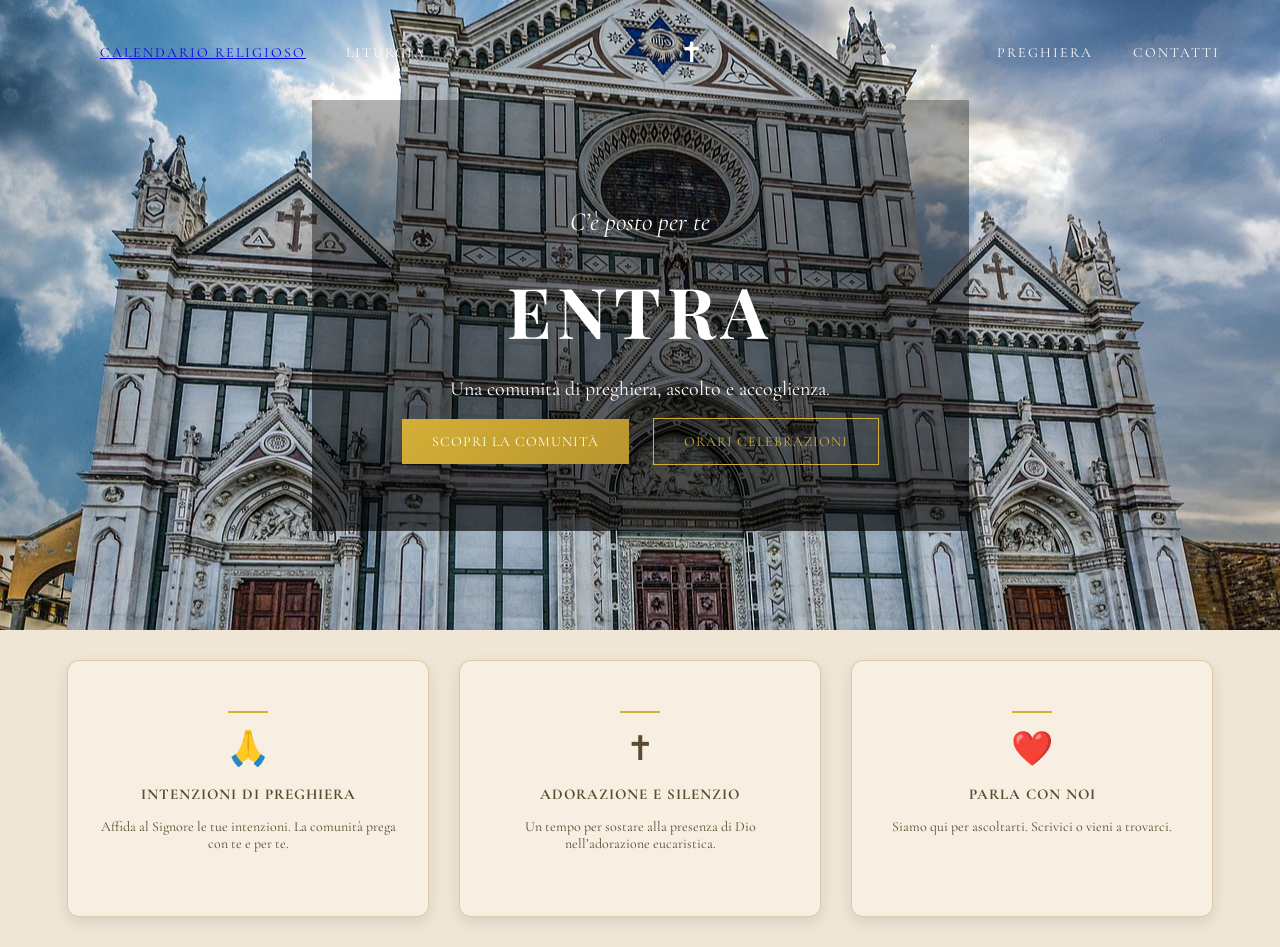
==== index.html @ ea527a82 "Update index.html" ====
<!DOCTYPE html>
<html lang="it">
<head>
  <meta charset="UTF-8">
  <title>Parrocchia</title>

  <!-- FONT -->
  <link href="https://fonts.googleapis.com/css2?family=Playfair+Display:wght@400;700&family=Cormorant+Garamond:wght@300;500&display=swap" rel="stylesheet">

  <link rel="stylesheet" href="style.css">
</head>

<body>

<header>
  <nav>
    <ul class="menu">
      <li><a href="calendario.html">CALENDARIO RELIGIOSO</a></li>
      <li>LITURGIA</li>
    </ul>

    <div class="logo">✝</div>

    <ul class="menu">
      <li>PREGHIERA</li>
      <li>CONTATTI</li>
    </ul>
  </nav>
</header>

<section class="hero">
  <div class="overlay">

    <p class="subtitle">C’è posto per te</p>
    <h1>ENTRA</h1>
    <p class="desc">Una comunità di preghiera, ascolto e accoglienza.</p>

    <div class="hero-buttons">
      <a href="#" class="btn gold">SCOPRI LA COMUNITÀ</a>
      <a href="#" class="btn outline">ORARI CELEBRAZIONI</a>
    </div>

  </div>
</section>

<section class="cards">

  <a href="#" class="card">
    <div class="icon">🙏</div>
    <h3>INTENZIONI DI PREGHIERA</h3>
    <p>Affida al Signore le tue intenzioni. La comunità prega con te e per te.</p>
  </a>

  <a href="#" class="card">
    <div class="icon">✝</div>
    <h3>ADORAZIONE E SILENZIO</h3>
    <p>Un tempo per sostare alla presenza di Dio nell’adorazione eucaristica.</p>
  </a>

  <a href="#" class="card">
    <div class="icon">❤️</div>
    <h3>PARLA CON NOI</h3>
    <p>Siamo qui per ascoltarti. Scrivici o vieni a trovarci.</p>
  </a>

</section>

</body>
</html>
---- style.css ----
body {
  overflow: hidden;
}

body {
  margin: 0;
  font-family: 'Cormorant Garamond', serif;
  background-color: #f4efe6;
}

/* NAVBAR */
header {
  position: absolute;
  width: 100%;
  z-index: 10;
}

nav {
  display: flex;
  justify-content: space-between;
  align-items: center;
  padding: 30px 60px;
  color: white;
}

.menu {
  display: flex;
  gap: 40px;
  list-style: none;
  font-size: 14px;
  letter-spacing: 2px;
}

.menu li {
  position: relative;
  cursor: pointer;
}

.menu li::after {
  content: "";
  position: absolute;
  width: 0;
  height: 1px;
  background: #d4af37;
  bottom: -6px;
  left: 0;
  transition: 0.3s;
}

.menu li:hover::after {
  width: 100%;
}

.logo {
  font-size: 28px;
}

/* HERO */
.hero {
  height: 70vh;
  background: url('images/chiesa.jpg') center/cover no-repeat;
  display: flex;
  align-items: center;
  justify-content: center;
}

.overlay {
  text-align: center;
  color: white;
  padding: 80px;
  background: linear-gradient(
    to bottom,
    rgba(0,0,0,0.3),
    rgba(0,0,0,0.65)
  );
}

/* TESTI */
.subtitle {
  font-style: italic;
  font-size: 26px;
}

h1 {
  font-family: 'Playfair Display', serif;
  font-size: 70px;
  letter-spacing: 6px;
  margin: 10px 0;
}

.desc {
  font-size: 20px;
}

/* BOTTONI HERO */
.hero-buttons {
  margin-top: 30px;
}

.btn {
  padding: 14px 30px;
  margin: 10px;
  text-decoration: none;
  font-size: 14px;
  letter-spacing: 1px;
  transition: 0.3s;
}

.gold {
  background: linear-gradient(135deg, #d4af37, #b8962e);
  color: white;
}

.gold:hover {
  opacity: 0.9;
}

.outline {
  border: 1px solid #d4af37;
  color: #d4af37;
}

.outline:hover {
  background: #d4af37;
  color: white;
}

/* CARDS */
.cards {
  display: flex;
  justify-content: center;
  gap: 30px;
  padding: 30px;
  background-color: #efe6d6;
}

.card {
  display: block;
  text-decoration: none;
  background: #f7f0e2;
  padding: 50px 30px;
  width: 300px;
  text-align: center;
  border-radius: 12px;
  color: #5a4a2f;

  border: 1px solid rgba(200, 169, 106, 0.5);
  box-shadow: 0 5px 15px rgba(0,0,0,0.1);

  transition: all 0.4s ease;
}

/* linea decorativa */
.card::before {
  content: "";
  display: block;
  width: 40px;
  height: 2px;
  background: #d4af37;
  margin: 0 auto 15px;
}

.icon {
  font-size: 34px;
  margin-bottom: 15px;
}

.card h3 {
  font-size: 15px;
  letter-spacing: 1px;
}

.card p {
  font-size: 14px;
}

/* HOVER */
.card:hover {
  transform: translateY(-12px) scale(1.03);

  background: linear-gradient(
    135deg,
    #f3e4c7,
    #e0c07a
  );

  box-shadow: 0 20px 40px rgba(0,0,0,0.25);
}

/* MOBILE */
@media (max-width: 900px) {
  .cards {
    flex-direction: column;
    align-items: center;
  }

  h1 {
    font-size: 60px;
  }
}
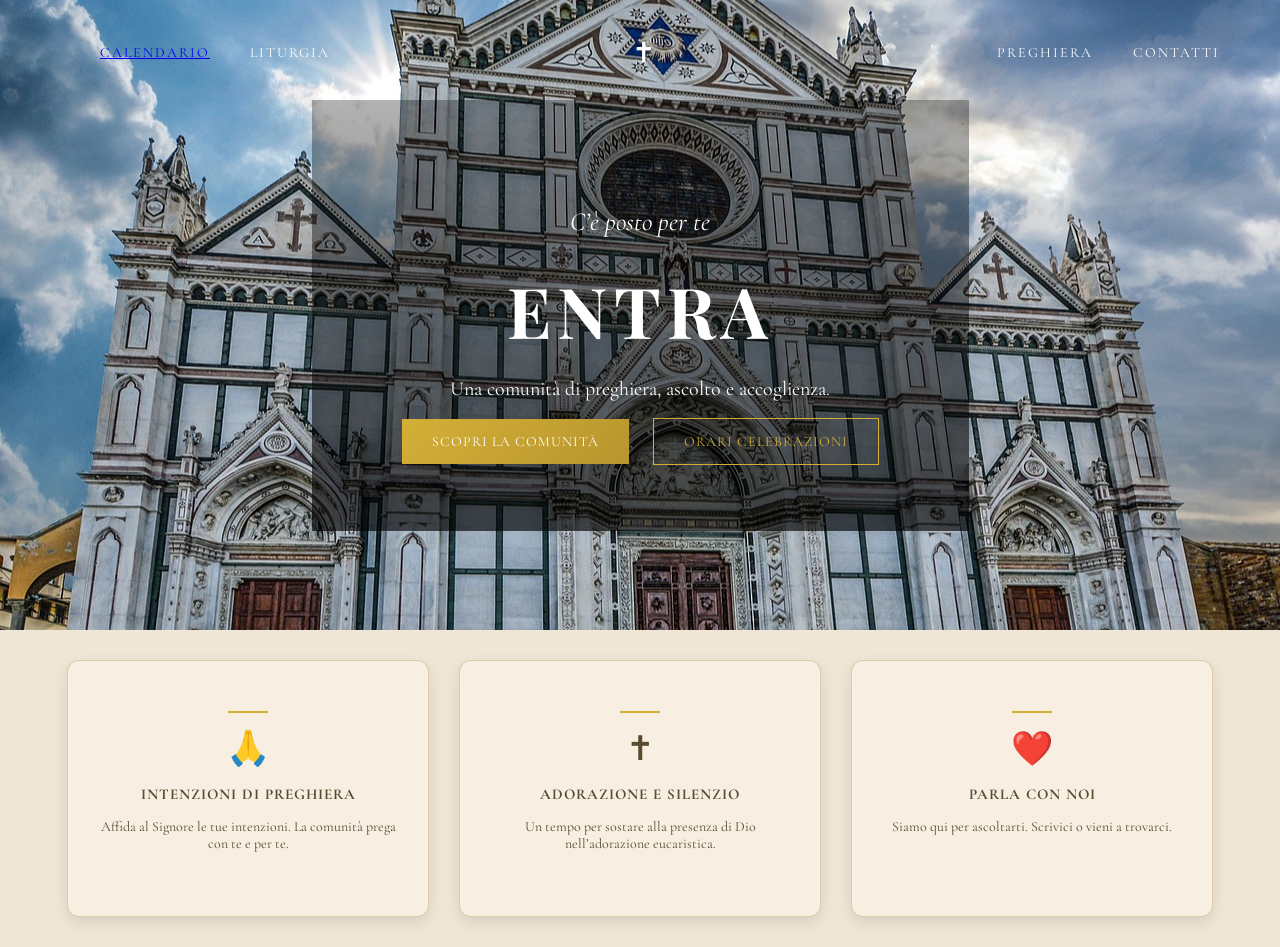
==== commit 38e3ea0f: "Update index.html" ====
--- a/index.html
+++ b/index.html
@@ -15,7 +15,7 @@
 <header>
   <nav>
     <ul class="menu">
-      <li><a href="calendario.html">CALENDARIO RELIGIOSO</a></li>
+      <li><a href="calendario.html">CALENDARIO</a></li>
       <li>LITURGIA</li>
     </ul>
 
--- a/style.css
+++ b/style.css
@@ -198,3 +198,38 @@
     font-size: 60px;
   }
 }
+
+/* PAGINA INTERNA */
+.page {
+  overflow: auto;
+}
+
+/* HERO PIÙ PICCOLO */
+.hero.small {
+  height: 40vh;
+}
+
+/* CALENDARIO */
+.calendar {
+  padding: 60px;
+  background-color: #efe6d6;
+  display: flex;
+  flex-direction: column;
+  align-items: center;
+  gap: 20px;
+}
+
+.event {
+  width: 400px;
+  background: #f7f0e2;
+  padding: 25px;
+  border-radius: 10px;
+  border: 1px solid rgba(200, 169, 106, 0.5);
+
+  transition: 0.3s;
+}
+
+.event:hover {
+  transform: scale(1.03);
+  background: linear-gradient(135deg, #f3e4c7, #e0c07a);
+}
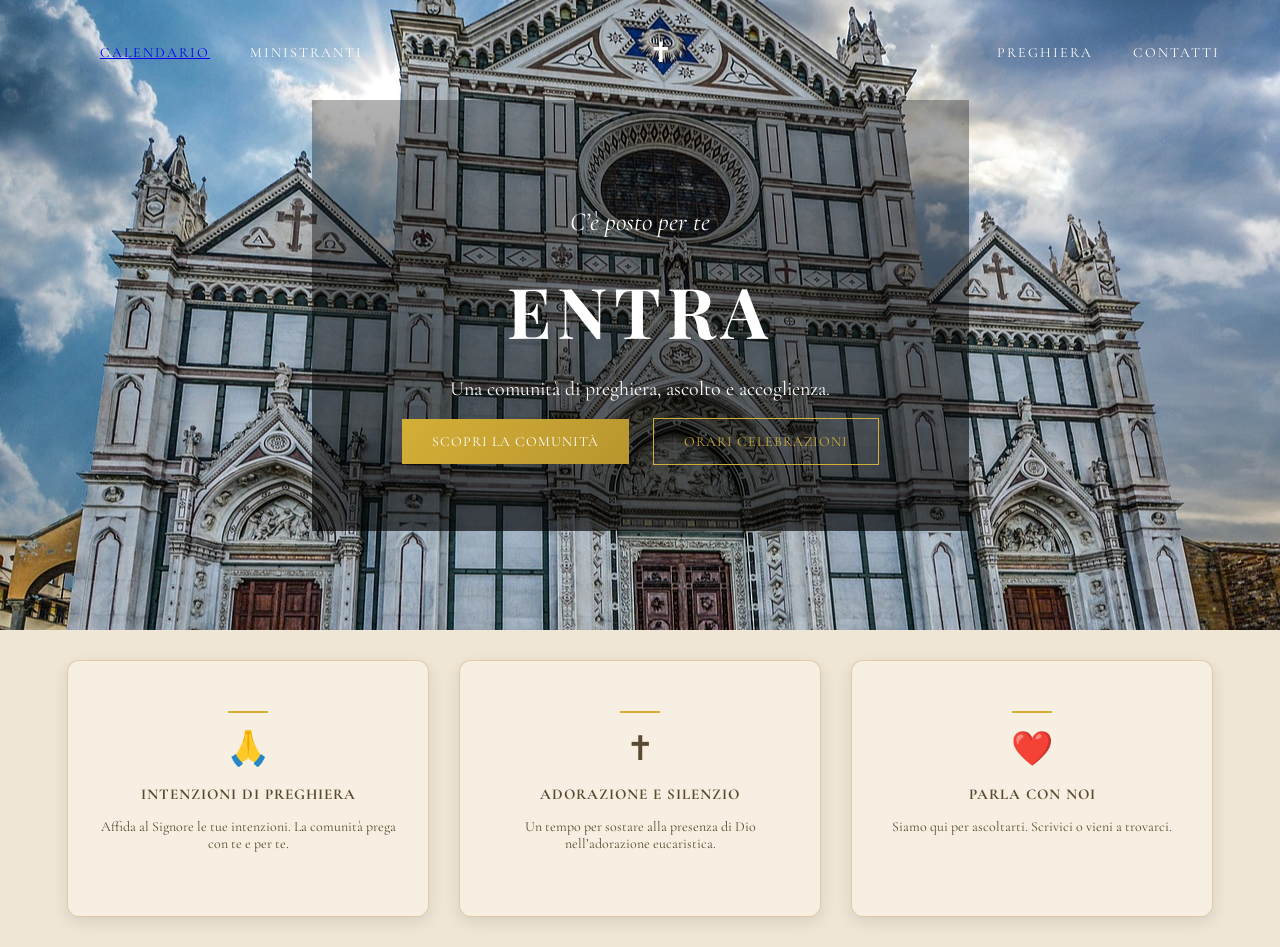
==== commit 5d9cc99d: "Update index.html" ====
--- a/index.html
+++ b/index.html
@@ -16,7 +16,7 @@
   <nav>
     <ul class="menu">
       <li><a href="calendario.html">CALENDARIO</a></li>
-      <li>LITURGIA</li>
+      <li>MINISTRANTI</li>
     </ul>
 
     <div class="logo">✝</div>
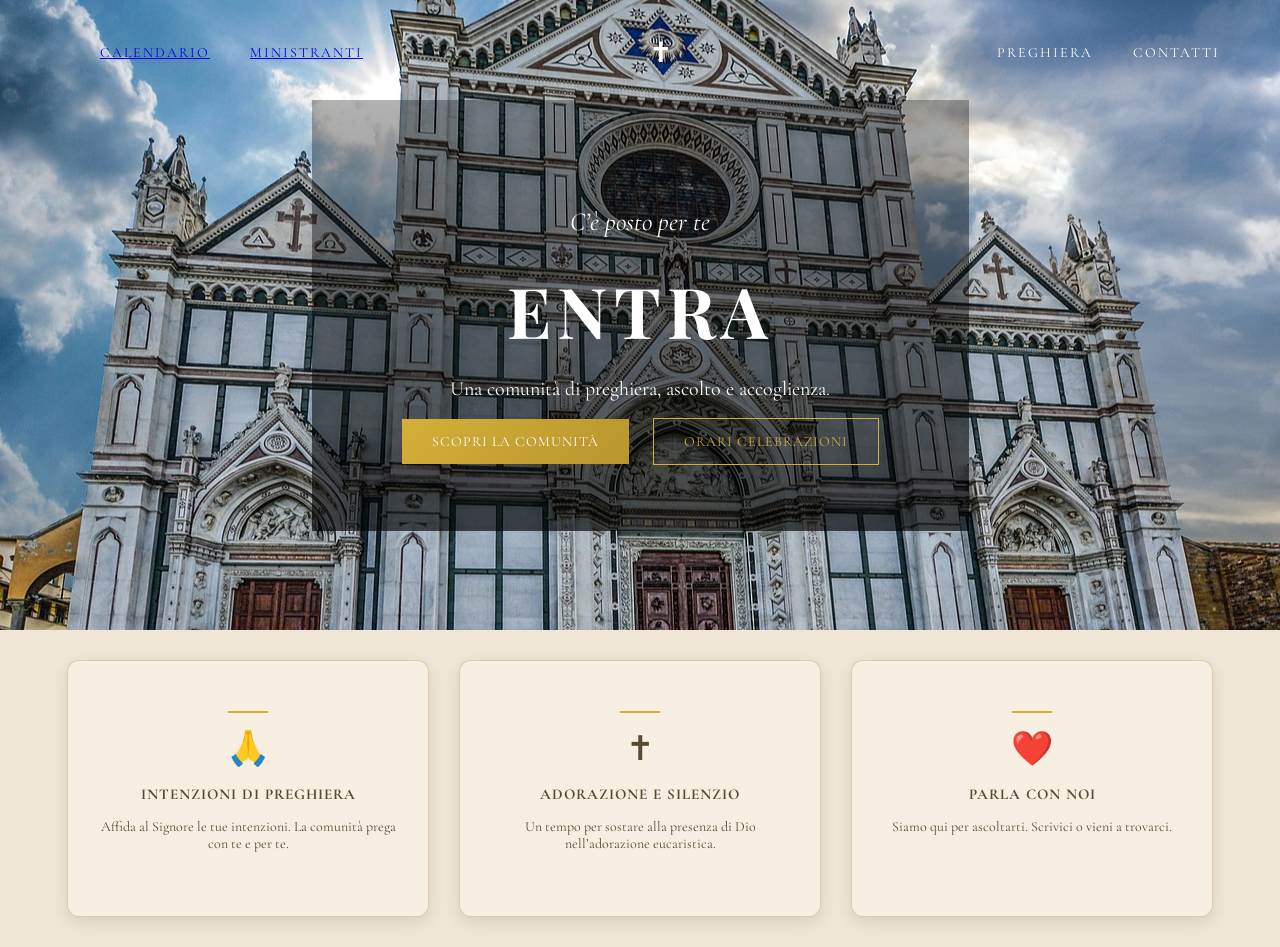
==== commit 33a6af84: "Update index.html" ====
--- a/index.html
+++ b/index.html
@@ -16,7 +16,7 @@
   <nav>
     <ul class="menu">
       <li><a href="calendario.html">CALENDARIO</a></li>
-      <li>MINISTRANTI</li>
+      <li><a href="ministranti.html">MINISTRANTI</a></li>
     </ul>
 
     <div class="logo">✝</div>
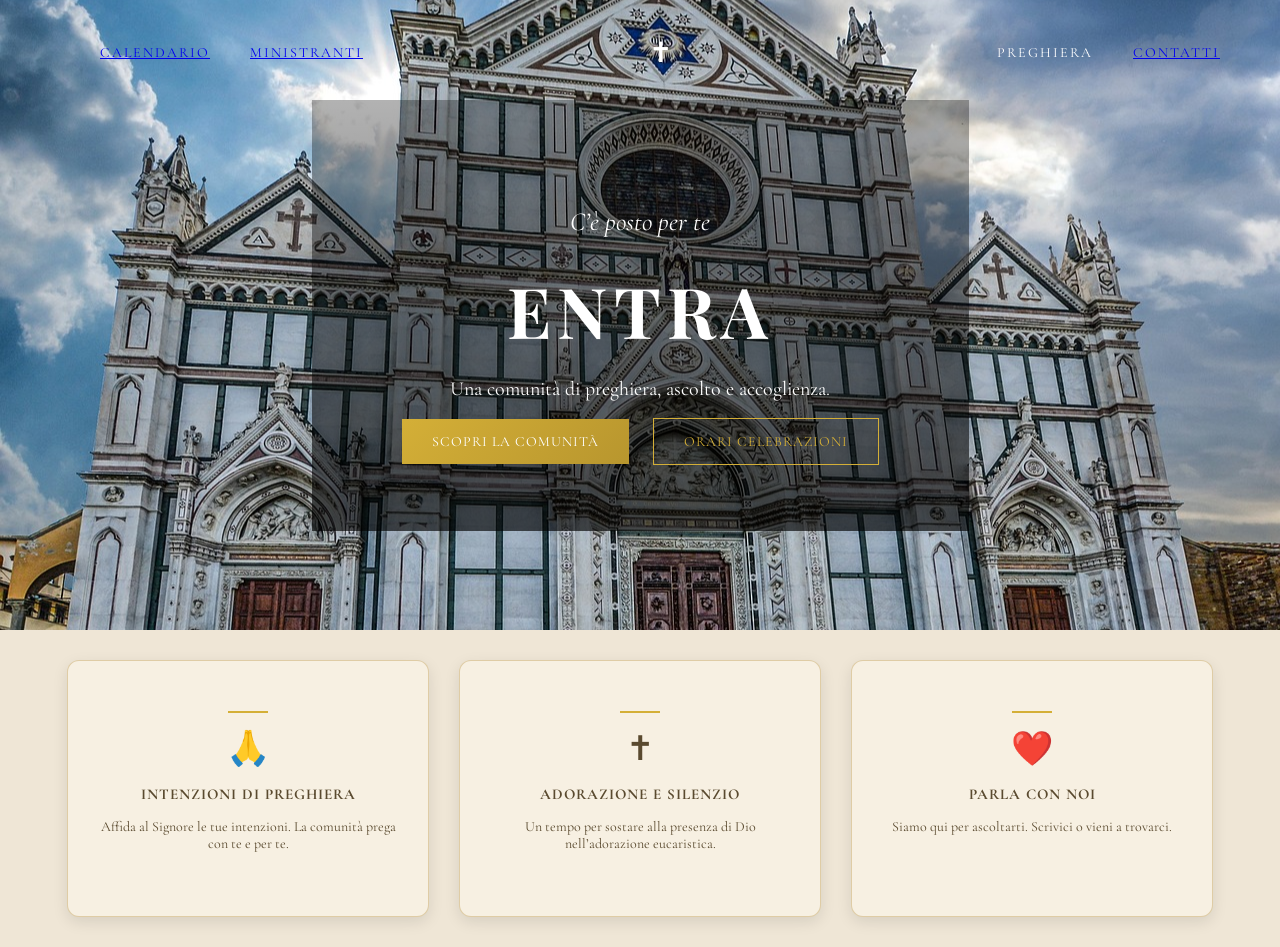
==== commit d341e485: "Update index.html" ====
--- a/index.html
+++ b/index.html
@@ -23,7 +23,7 @@
 
     <ul class="menu">
       <li>PREGHIERA</li>
-      <li>CONTATTI</li>
+      <li><a href="contatti.html">CONTATTI</a></li>
     </ul>
   </nav>
 </header>
--- a/style.css
+++ b/style.css
@@ -229,7 +229,38 @@
   transition: 0.3s;
 }
 
-.event:hover {
-  transform: scale(1.03);
+/* PAGINA MINISTRANTI */
+/* SCHEDINE MINISTRANTI */
+.players {
+  display: flex;
+  justify-content: center;
+  padding: 60px;
+  background-color: #efe6d6;
+}
+
+.player {
+  display: flex;
+  align-items: center;
+  width: 350px;
+  background: #f7f0e2;
+  border-radius: 12px;
+  border: 1px solid rgba(200, 169, 106, 0.5);
+  box-shadow: 0 5px 15px rgba(0,0,0,0.1);
+  overflow: hidden;
+  transition: 0.3s;
+}
+
+.player:hover {
+  transform: translateY(-5px);
   background: linear-gradient(135deg, #f3e4c7, #e0c07a);
 }
+
+.player img {
+  width: 120px;
+  height: 120px;
+  object-fit: cover;
+}
+
+.info {
+  padding: 15px;
+}
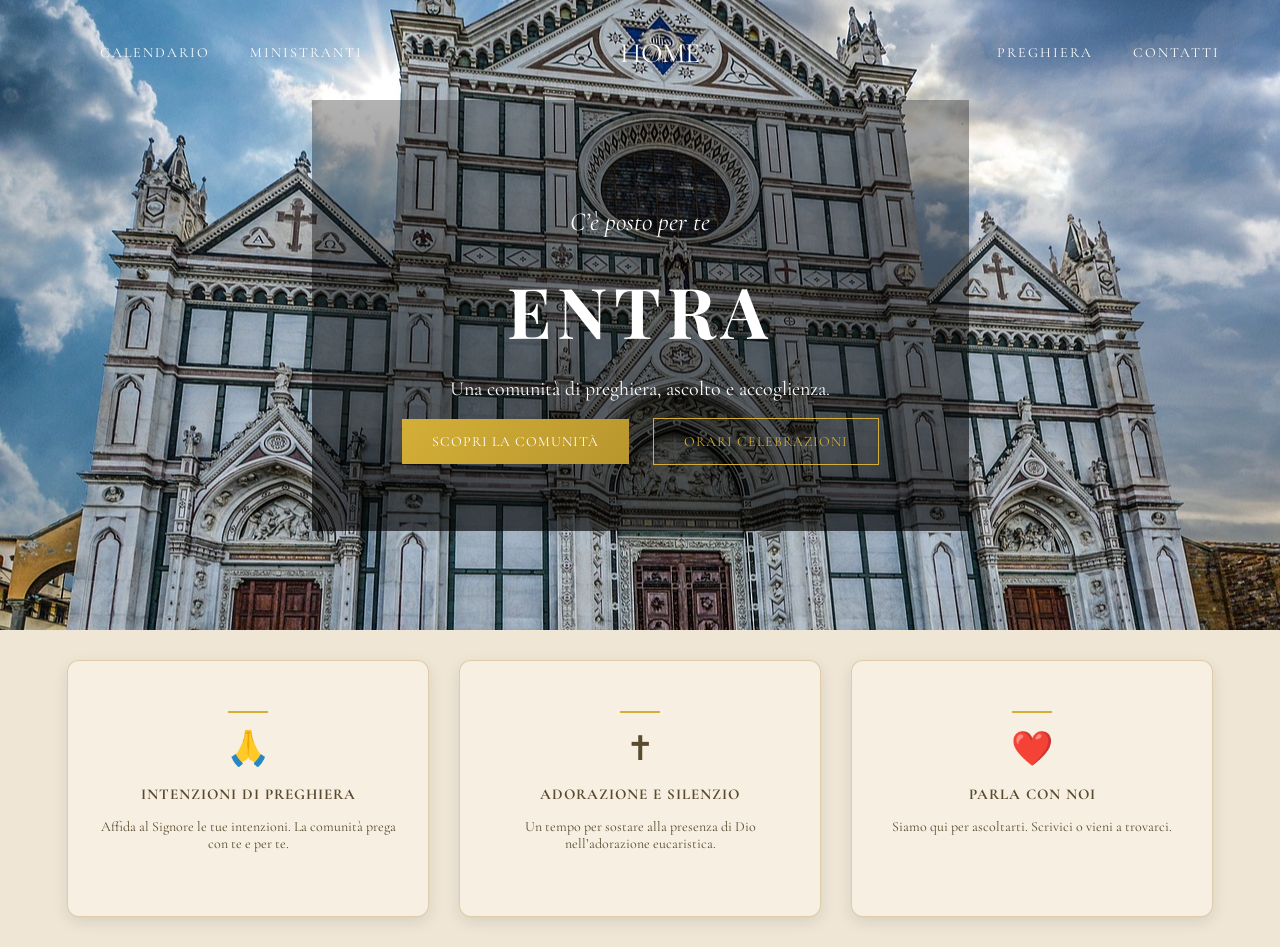
==== commit d0b1eb47: "Update index.html" ====
--- a/index.html
+++ b/index.html
@@ -14,17 +14,22 @@
 
 <header>
   <nav>
+
     <ul class="menu">
       <li><a href="calendario.html">CALENDARIO</a></li>
       <li><a href="ministranti.html">MINISTRANTI</a></li>
     </ul>
 
-    <div class="logo">✝</div>
+    <!-- HOME AL CENTRO (AL POSTO DELLA CROCE) -->
+    <div class="logo">
+      <a href="index.html">HOME</a>
+    </div>
 
     <ul class="menu">
       <li>PREGHIERA</li>
       <li><a href="contatti.html">CONTATTI</a></li>
     </ul>
+
   </nav>
 </header>
 
--- a/style.css
+++ b/style.css
@@ -261,6 +261,58 @@
   object-fit: cover;
 }
 
+/* CONTATTI */
+.contact {
+  display: flex;
+  justify-content: center;
+  padding: 60px;
+  background-color: #efe6d6;
+}
+
+.contact-card {
+  background: #f7f0e2;
+  padding: 40px;
+  text-align: center;
+  border-radius: 12px;
+  width: 300px;
+
+  border: 1px solid rgba(200, 169, 106, 0.5);
+  box-shadow: 0 5px 15px rgba(0,0,0,0.1);
+}
+
+/* BOTTONO WHATSAPP */
+.whatsapp {
+  display: inline-block;
+  margin-top: 20px;
+  padding: 12px 20px;
+
+  background: #25D366;
+  color: white;
+  text-decoration: none;
+  border-radius: 8px;
+
+  transition: 0.3s;
+}
+
+.whatsapp:hover {
+  background: #1ebe5d;
+  transform: scale(1.05);
+}
+
 .info {
   padding: 15px;
 }
+
+.menu a {
+  color: white;
+  text-decoration: none;
+}
+
+.menu a:hover {
+  color: #d4af37;
+}
+
+a {
+  color: inherit;
+  text-decoration: none;
+}
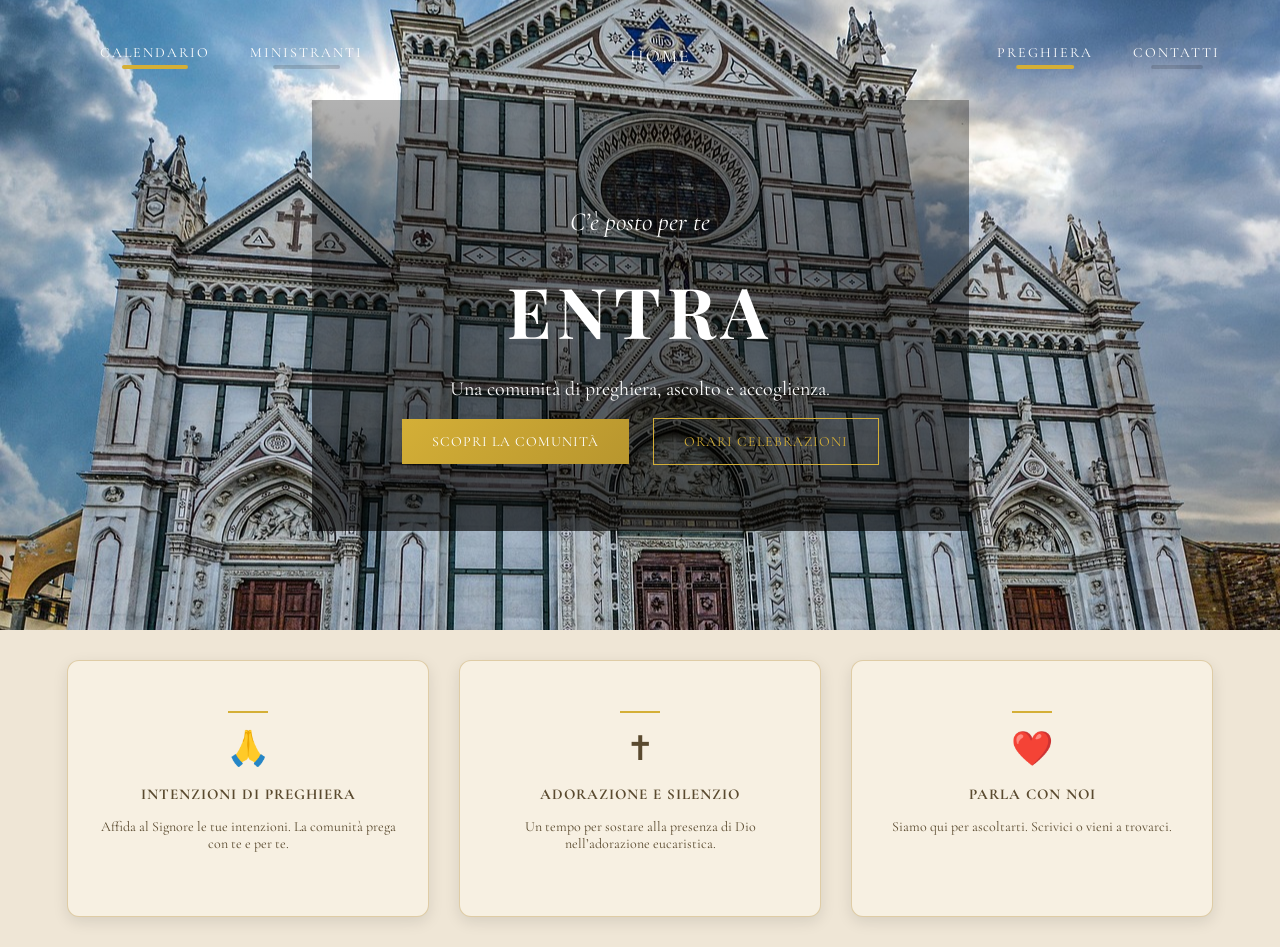
==== commit f84fe000: "Update index.html" ====
--- a/index.html
+++ b/index.html
@@ -10,7 +10,7 @@
   <link rel="stylesheet" href="style.css">
 </head>
 
-<body>
+<body class="home">
 
 <header>
   <nav>
--- a/style.css
+++ b/style.css
@@ -312,7 +312,76 @@
   color: #d4af37;
 }
 
+.logo a {
+  color: white;
+  text-decoration: none;
+  font-size: 18px;
+  letter-spacing: 2px;
+  transition: 0.3s;
+}
+
+.logo a:hover {
+  color: #d4af37;
+}
 a {
   color: inherit;
   text-decoration: none;
 }
+
+/* colore base */
+.menu a {
+  color: white;
+  text-decoration: none;
+  transition: 0.3s;
+}
+
+/* hover */
+.menu a:hover {
+  color: #d4af37;
+}
+
+/* PAGINA ATTIVA */
+body.calendario .menu a[href="calendario.html"],
+body.home .menu a[href="index.html"],
+body.ministranti .menu a[href="ministranti.html"],
+body.contatti .menu a[href="contatti.html"] {
+  color: #d4af37;
+}
+
+
+/* POSIZIONAMENTO BASE */
+.menu li {
+  position: relative;
+}
+
+/* BARRA NERA SOTTO OGNI VOCE */
+.menu li::after {
+  content: "";
+  position: absolute;
+  left: 50%;
+  transform: translateX(-50%);
+  bottom: -8px;
+
+  width: 60%;
+  height: 4px;
+
+  background: rgba(0, 0, 0, 0.35);
+  border-radius: 10px;
+
+  opacity: 0.4;
+  transition: 0.3s;
+}
+
+/* HOVER → DIVENTA DORATA */
+.menu li:hover::after {
+  background: #d4af37;
+  opacity: 1;
+}
+
+/* PAGINA ATTIVA (GIA GIALLO SEMPRE ACCESO) */
+body.home .menu li:nth-child(1)::after,
+body.calendario .menu li:nth-child(2)::after,
+body.ministranti .menu li:nth-child(3)::after {
+  background: #d4af37;
+  opacity: 1;
+}
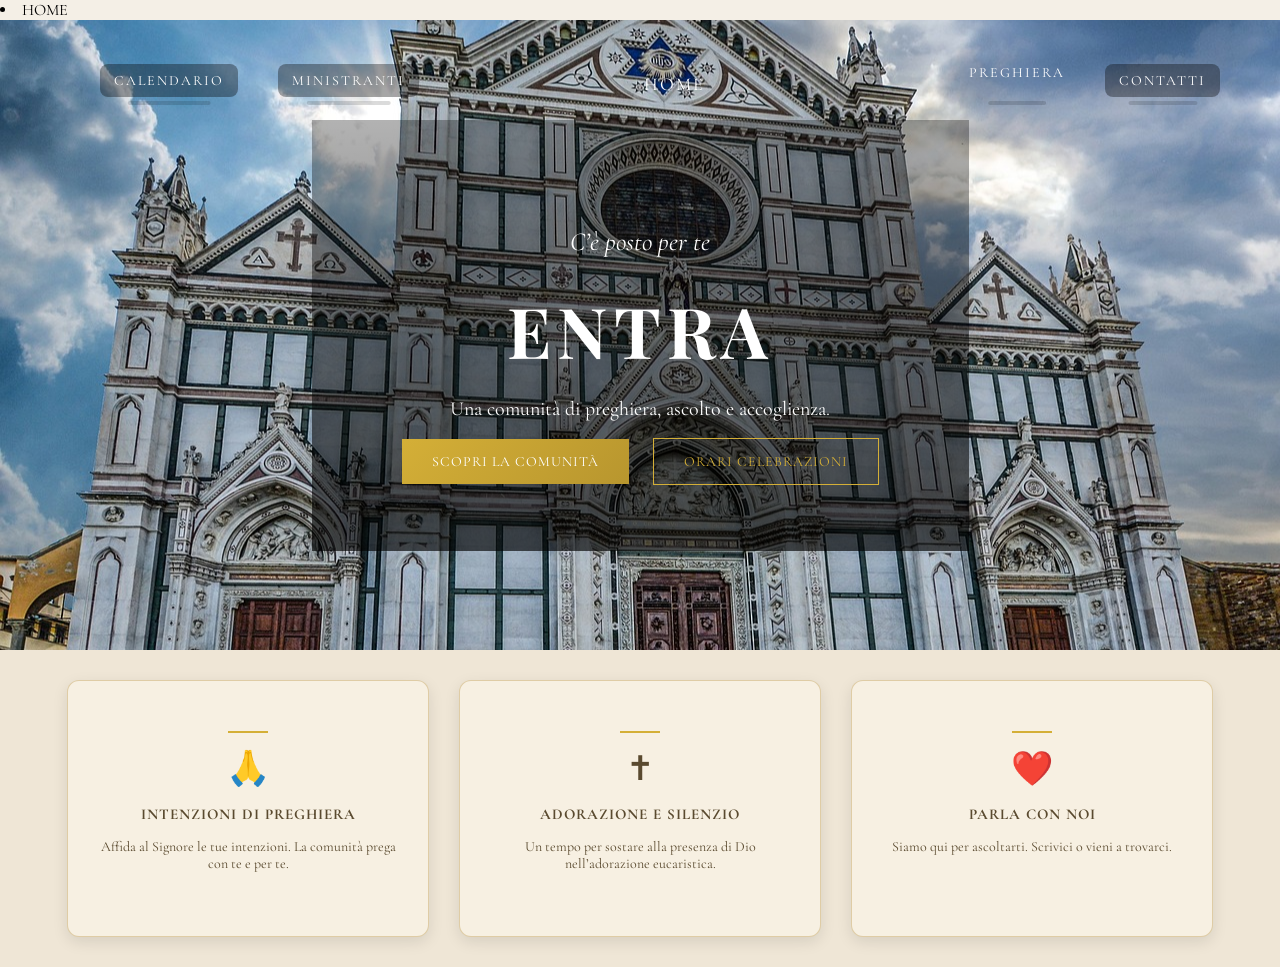
==== commit 2cd30a4e: "Update index.html" ====
--- a/index.html
+++ b/index.html
@@ -10,7 +10,7 @@
   <link rel="stylesheet" href="style.css">
 </head>
 
-<body class="home">
+<li><a class="active" href="index.html">HOME</a></li>
 
 <header>
   <nav>
--- a/style.css
+++ b/style.css
@@ -36,19 +36,52 @@
   cursor: pointer;
 }
 
-.menu li::after {
-  content: "";
-  position: absolute;
-  width: 0;
-  height: 1px;
-  background: #d4af37;
-  bottom: -6px;
-  left: 0;
-  transition: 0.3s;
-}
-
-.menu li:hover::after {
-  width: 100%;
+
+
+/* LINK BASE */
+.menu a {
+  color: white;
+  text-decoration: none;
+  display: inline-block;
+  padding: 8px 14px;
+  border-radius: 8px;
+  transition: 0.3s;
+}
+
+/* RETTANGOLO NERO TRASPARENTE */
+.menu li a {
+  background: rgba(0, 0, 0, 0.35);
+}
+
+/* HOVER DORATO */
+.menu li a:hover {
+  background: #d4af37;
+  color: white;
+}
+
+/* PAGINA ATTIVA */
+
+/* LINK BASE */
+.menu a {
+  color: white;
+  text-decoration: none;
+  display: inline-block;
+  padding: 8px 14px;
+  border-radius: 8px;
+  background: rgba(0, 0, 0, 0.35);
+  transition: 0.3s;
+}
+
+/* HOVER */
+.menu a:hover {
+  background: #d4af37;
+  color: white;
+}
+
+/* PAGINA ATTIVA */
+.menu a.active {
+  background: #d4af37;
+  color: white;
 }
 
 .logo {
@@ -385,3 +418,71 @@
   background: #d4af37;
   opacity: 1;
 }
+
+
+
+/* LINK BASE */
+.menu a {
+  color: white;
+  text-decoration: none;
+  transition: 0.3s;
+}
+
+/* HOVER */
+.menu a:hover {
+  color: #d4af37;
+}
+
+/* BARRA SOTTO BASE */
+.menu li {
+  position: relative;
+}
+
+.menu li::after {
+  content: "";
+  position: absolute;
+  left: 50%;
+  transform: translateX(-50%);
+  bottom: -8px;
+
+  width: 60%;
+  height: 4px;
+
+  background: rgba(0, 0, 0, 0.35);
+  border-radius: 10px;
+
+  opacity: 0.4;
+  transition: 0.3s;
+}
+
+/* HOVER → GIALLA */
+.menu li:hover::after {
+  background: #d4af37;
+  opacity: 1;
+}
+
+/* 🔥 PAGINA ATTIVA = SEMPRE ACCESA */
+
+/* HOME */
+body.home .menu li:nth-child(1)::after {
+  background: #d4af37;
+  opacity: 1;
+}
+
+/* CALENDARIO */
+body.calendario .menu li:nth-child(2)::after {
+  background: #d4af37;
+  opacity: 1;
+}
+
+/* MINISTRANTI */
+body.ministranti .menu li:nth-child(3)::after {
+  background: #d4af37;
+  opacity: 1;
+}
+
+/* CONTATTI */
+body.contatti .menu li:nth-child(4)::after {
+  background: #d4af37;
+  opacity: 1;
+}
